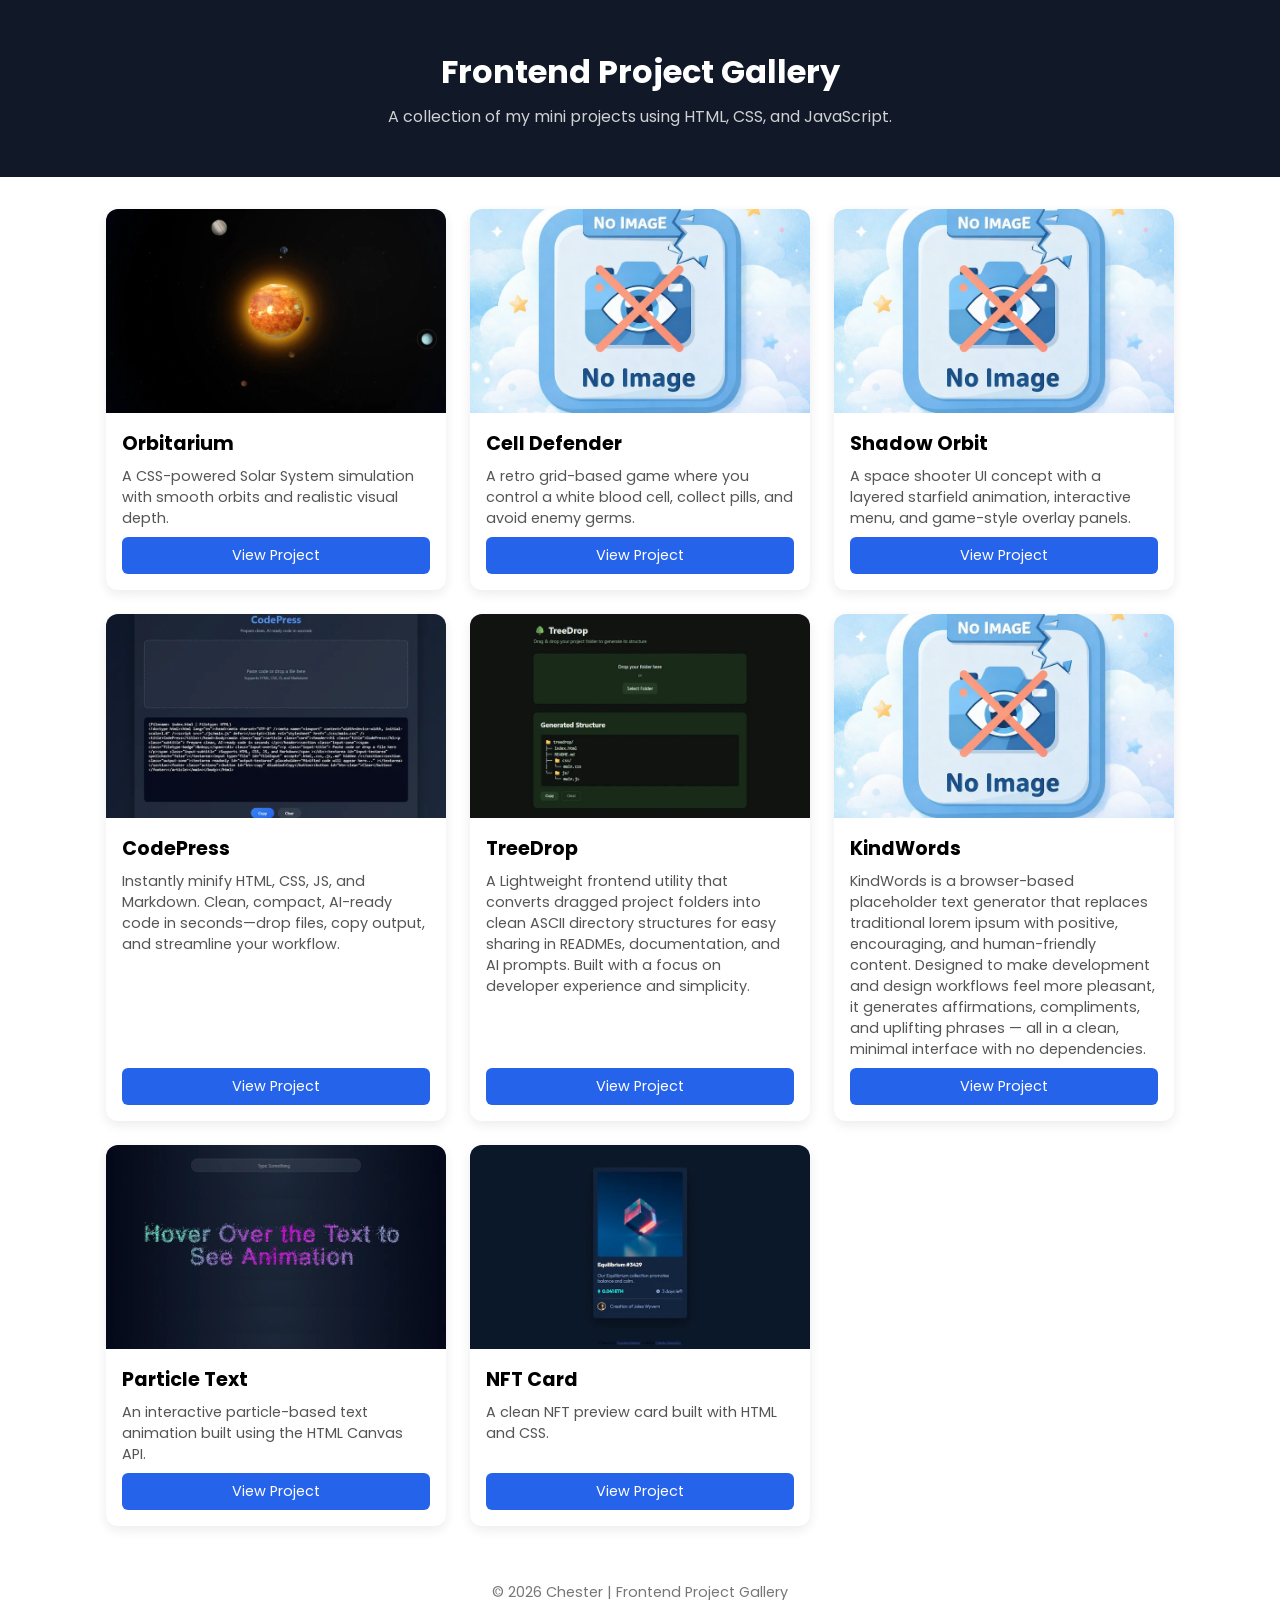
==== index.html @ 6eed773b "feat(root): add KindWords project" ====
<!doctype html>
<html lang="en">
	<head>
		<meta charset="UTF-8" />
		<meta name="viewport" content="width=device-width, initial-scale=1.0" />
		<link rel="icon" href="./assets/icons/favicon.png" type="image/png" />
		<link rel="stylesheet" href="./css/style.css" />
		<script defer type="module" src="./js/script.js"></script>
		<title>Project Gallery</title>
	</head>
	<body>
		<header class="hero">
			<h1>Frontend Project Gallery</h1>
			<p>
				A collection of my mini projects using HTML, CSS, and
				JavaScript.
			</p>
		</header>
		<main class="container">
			<section class="projects">
				<article class="card">
					<figure class="card-image">
						<img
							src="./assets/thumbnails/orbitarium.webp"
							alt="Placeholder Image"
							loading="lazy"
						/>
					</figure>
					<footer class="card-content">
						<h3>Orbitarium</h3>
						<p>
							A CSS-powered Solar System simulation with smooth
							orbits and realistic visual depth.
						</p>
						<a
							href="./personal-projects/orbitarium/"
							target="_blank"
						>
							View Project
						</a>
					</footer>
				</article>

				<article class="card">
					<figure class="card-image">
						<img
							src="./assets/thumbnails/placeholder.webp"
							alt="Placeholder Image"
							loading="lazy"
						/>
					</figure>
					<footer class="card-content">
						<h3>Cell Defender</h3>
						<p>
							A retro grid-based game where you control a white
							blood cell, collect pills, and avoid enemy germs.
						</p>
						<a
							href="./personal-projects/cell-defender/"
							target="_blank"
						>
							View Project
						</a>
					</footer>
				</article>

				<article class="card">
					<figure class="card-image">
						<img
							src="./assets/thumbnails/placeholder.webp"
							alt="Placeholder Image"
							loading="lazy"
						/>
					</figure>
					<footer class="card-content">
						<h3>Shadow Orbit</h3>
						<p>
							A space shooter UI concept with a layered starfield
							animation, interactive menu, and game-style overlay
							panels.
						</p>
						<a
							href="./personal-projects/shadow-orbit/"
							target="_blank"
						>
							View Project
						</a>
					</footer>
				</article>

				<article class="card">
					<figure class="card-image">
						<img
							src="./assets/thumbnails/codepress.webp"
							alt="Placeholder Image"
							loading="lazy"
						/>
					</figure>
					<footer class="card-content">
						<h3>CodePress</h3>
						<p>
							Instantly minify HTML, CSS, JS, and Markdown. Clean,
							compact, AI-ready code in seconds—drop files, copy
							output, and streamline your workflow.
						</p>
						<a
							href="./personal-projects/codepress/"
							target="_blank"
						>
							View Project
						</a>
					</footer>
				</article>

				<article class="card">
					<figure class="card-image">
						<img
							src="./assets/thumbnails/treedrop.webp"
							alt="Placeholder Image"
							loading="lazy"
						/>
					</figure>
					<footer class="card-content">
						<h3>TreeDrop</h3>
						<p>
							A Lightweight frontend utility that converts dragged
							project folders into clean ASCII directory
							structures for easy sharing in READMEs,
							documentation, and AI prompts. Built with a focus on
							developer experience and simplicity.
						</p>
						<a href="./personal-projects/treedrop/" target="_blank">
							View Project
						</a>
					</footer>
				</article>

				<article class="card">
					<figure class="card-image">
						<img
							src="./assets/thumbnails/placeholder.webp"
							alt="Placeholder Image"
							loading="lazy"
						/>
					</figure>
					<footer class="card-content">
						<h3>KindWords</h3>
						<p>
							KindWords is a browser-based placeholder text
							generator that replaces traditional lorem ipsum with
							positive, encouraging, and human-friendly content.
							Designed to make development and design workflows
							feel more pleasant, it generates affirmations,
							compliments, and uplifting phrases — all in a clean,
							minimal interface with no dependencies.
						</p>
						<a
							href="./personal-projects/kindwords/"
							target="_blank"
						>
							View Project
						</a>
					</footer>
				</article>

				<article class="card">
					<figure class="card-image">
						<img
							src="./assets/thumbnails/particle-text.webp"
							alt="Particle Text Project Screenshot"
							loading="lazy"
						/>
					</figure>
					<footer class="card-content">
						<h3>Particle Text</h3>
						<p>
							An interactive particle-based text animation built
							using the HTML Canvas API.
						</p>
						<a
							href="./tutorial-projects/particle-text/"
							target="_blank"
						>
							View Project
						</a>
					</footer>
				</article>

				<article class="card">
					<figure class="card-image">
						<img
							src="./assets/thumbnails/nft-card.webp"
							alt="Particle Text Project Screenshot"
							loading="lazy"
						/>
					</figure>
					<footer class="card-content">
						<h3>NFT Card</h3>
						<p>A clean NFT preview card built with HTML and CSS.</p>
						<a href="./personal-projects/nft-card/" target="_blank">
							View Project
						</a>
					</footer>
				</article>
			</section>
		</main>

		<footer class="main-footer">
			<p>© 2026 Chester | Frontend Project Gallery</p>
		</footer>
	</body>
</html>
---- css/style.css ----
@import url('https://fonts.googleapis.com/css2?family=Poppins:ital,wght@0,100;0,200;0,300;0,400;0,500;0,600;0,700;0,800;0,900;1,100;1,200;1,300;1,400;1,500;1,600;1,700;1,800;1,900&display=swap');

:root {
	--rem: calc(1rem / 16);
}

*,
*::before,
*::after {
	margin: 0;
	padding: 0;
	box-sizing: border-box;
}

html {
	font-family: 'Poppins', Roboto, sans-serif;
	font-size: 100%;
}

a {
	text-decoration: none;
	display: inline-block;
}

.hero {
	text-align: center;
	padding: 3rem 1rem;
	background-color: #111827;
	color: #fff;

	h1 {
		font-size: 2rem;
		margin-bottom: 0.5rem;
	}

	p {
		font-size: 1rem;
		opacity: 0.8;
	}
}

.container {
	max-width: 1100px;
	margin: auto;
	padding: 2rem 1rem;
}

.projects {
	display: grid;
	grid-template-columns: repeat(auto-fit, minmax(260px, 1fr));
	gap: 1.5rem;
}

.card {
	background: white;
	border-radius: 12px;
	overflow: hidden;
	box-shadow: 0 4px 12px rgba(0, 0, 0, 0.08);
	transition:
		transform 0.2s ease,
		box-shadow 0.2s ease;
	display: flex;
	flex-direction: column;

	img {
		width: 100%;
		aspect-ratio: 5 / 3;
		object-fit: cover;
		display: block;
	}

	.card-content {
		padding: calc(16 * var(--rem));
		display: flex;
		flex-direction: column;
		gap: 0.5rem;
		flex-grow: 1;

		h3 {
			font-size: 1.2rem;
		}

		p {
			font-size: 0.9rem;
			color: #555;
		}

		a {
			margin-top: auto;
			text-decoration: none;
			background-color: #2563eb;
			color: #fff;
			padding: 0.5rem;
			text-align: center;
			border-radius: 6px;
			font-size: 0.9rem;
			transition: background 0.2s ease;
		}

		a:hover {
			background-color: #1e40af;
		}
	}
}

.card:hover {
	transform: translateY(-5px);
	box-shadow: 0 10px 20px rgba(0, 0, 0, 0.12);
}

.main-footer {
	text-align: center;
	padding: 1.5rem;
	font-size: 0.9rem;
	color: #777;
}
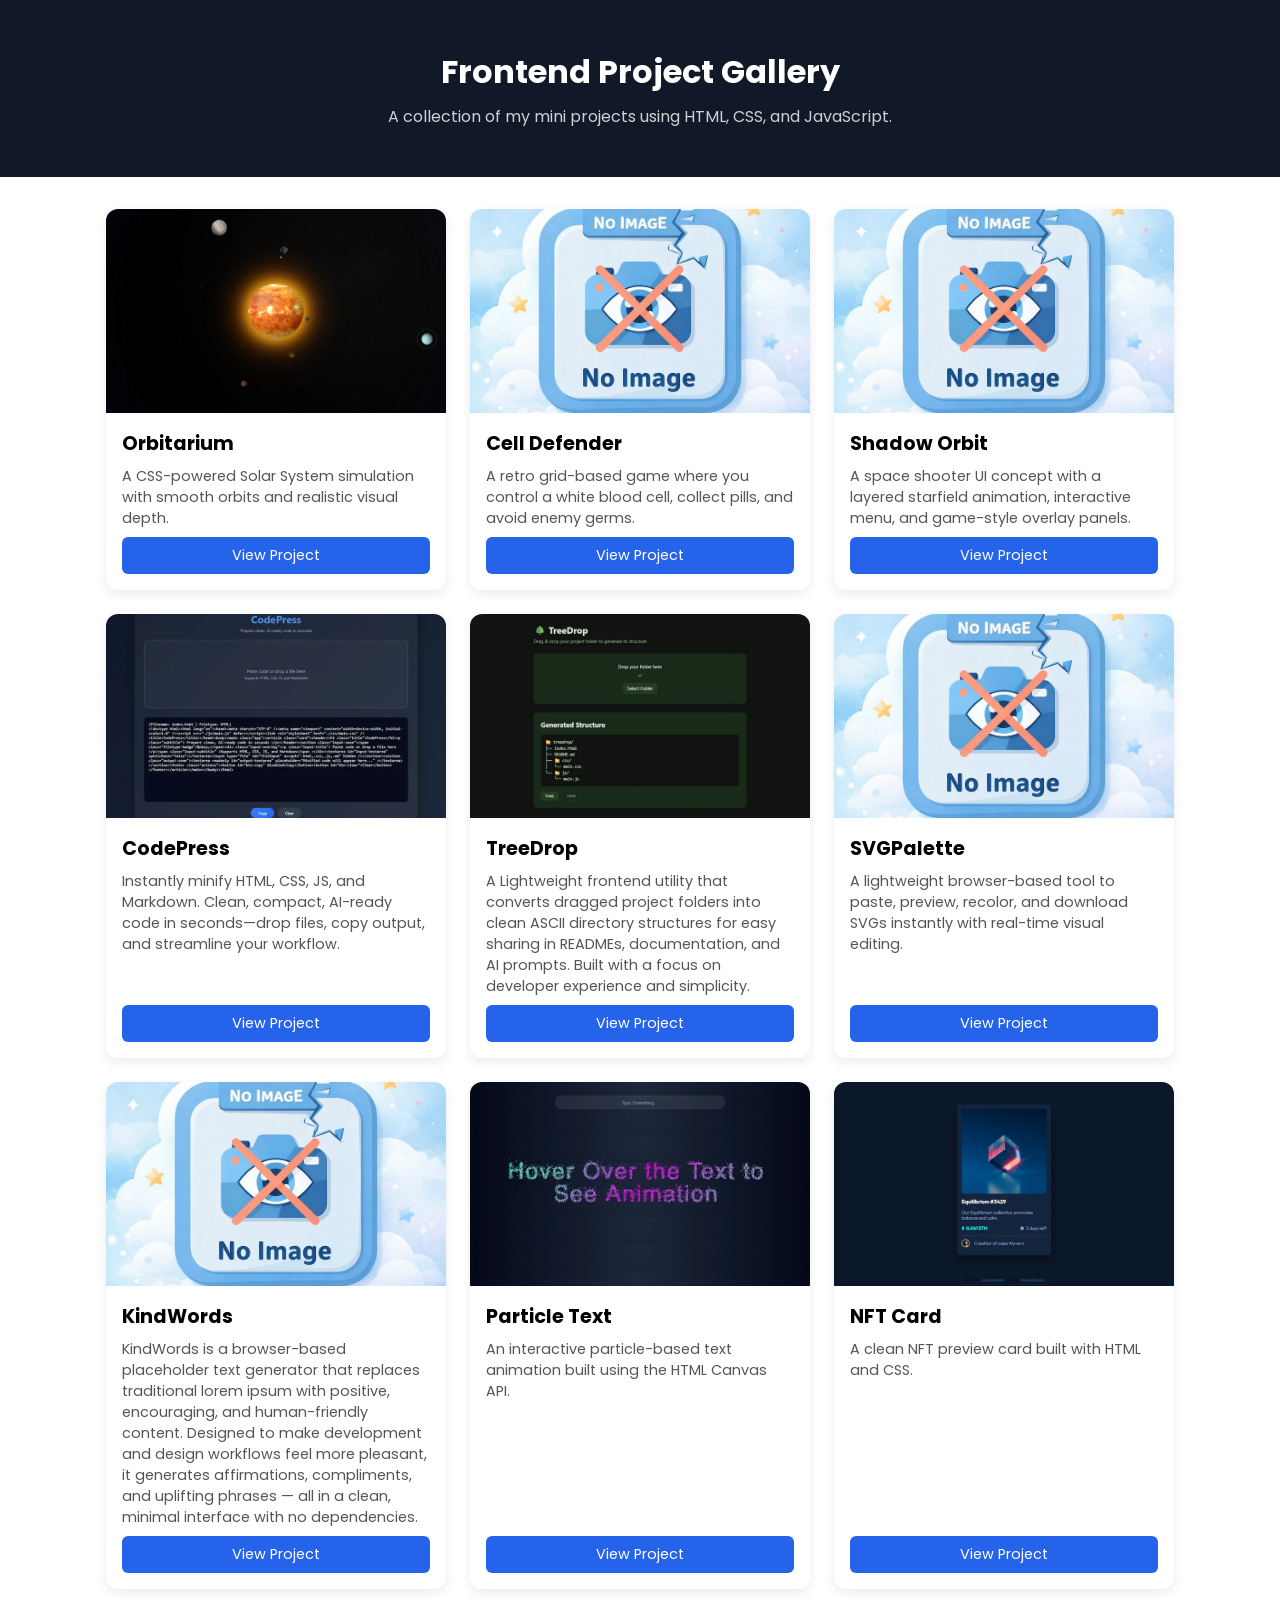
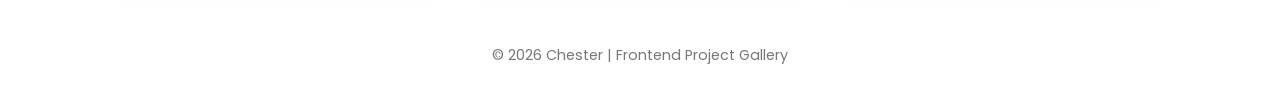
==== commit 35857ecc: "feat(root): add SVGPalette card" ====
--- a/index.html
+++ b/index.html
@@ -144,6 +144,30 @@
 						/>
 					</figure>
 					<footer class="card-content">
+						<h3>SVGPalette</h3>
+						<p>
+							A lightweight browser-based tool to paste, preview,
+							recolor, and download SVGs instantly with real-time
+							visual editing.
+						</p>
+						<a
+							href="./personal-projects/svgpalette/"
+							target="_blank"
+						>
+							View Project
+						</a>
+					</footer>
+				</article>
+
+				<article class="card">
+					<figure class="card-image">
+						<img
+							src="./assets/thumbnails/placeholder.webp"
+							alt="Placeholder Image"
+							loading="lazy"
+						/>
+					</figure>
+					<footer class="card-content">
 						<h3>KindWords</h3>
 						<p>
 							KindWords is a browser-based placeholder text
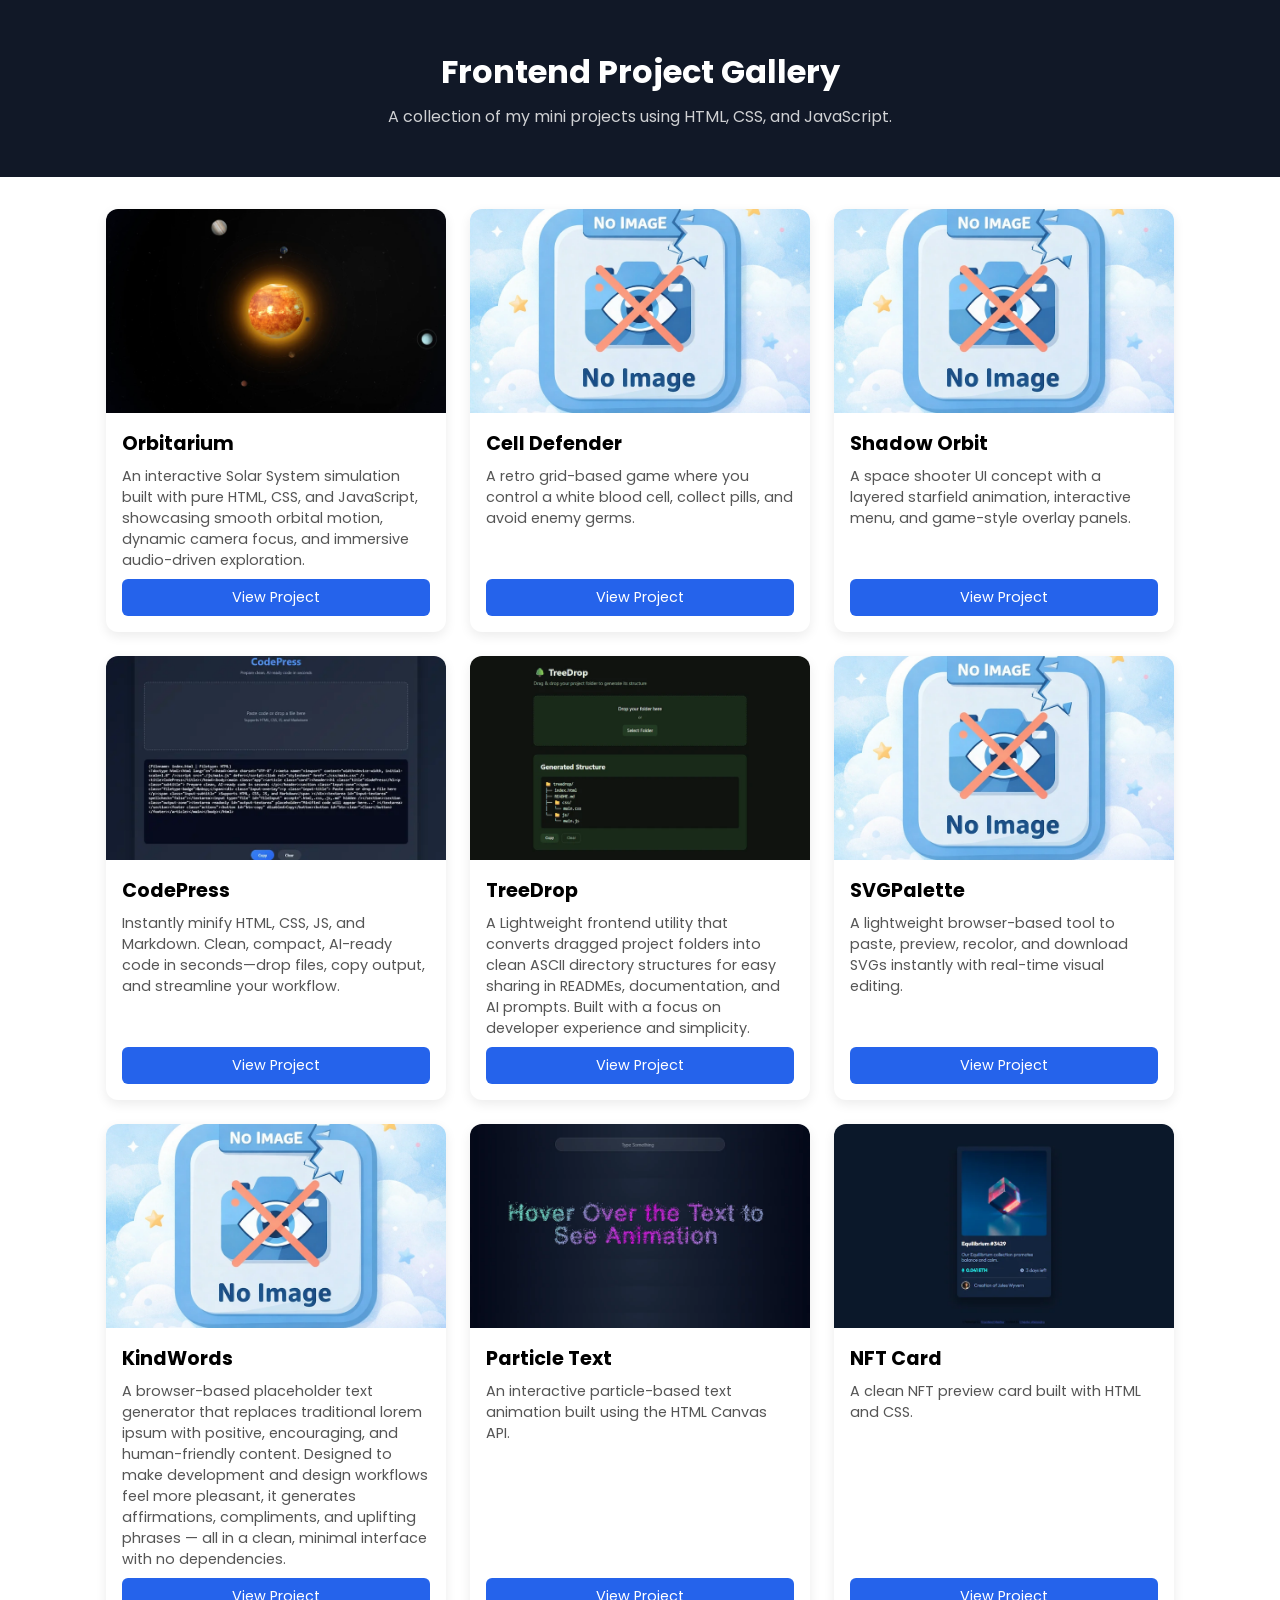
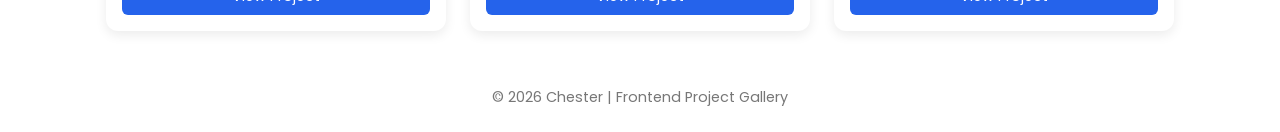
==== commit 0eb7fb6a: "feat(root): update cards description" ====
--- a/index.html
+++ b/index.html
@@ -29,8 +29,10 @@
 					<footer class="card-content">
 						<h3>Orbitarium</h3>
 						<p>
-							A CSS-powered Solar System simulation with smooth
-							orbits and realistic visual depth.
+							An interactive Solar System simulation built with
+							pure HTML, CSS, and JavaScript, showcasing smooth
+							orbital motion, dynamic camera focus, and immersive
+							audio-driven exploration.
 						</p>
 						<a
 							href="./personal-projects/orbitarium/"
@@ -170,13 +172,13 @@
 					<footer class="card-content">
 						<h3>KindWords</h3>
 						<p>
-							KindWords is a browser-based placeholder text
-							generator that replaces traditional lorem ipsum with
-							positive, encouraging, and human-friendly content.
-							Designed to make development and design workflows
-							feel more pleasant, it generates affirmations,
-							compliments, and uplifting phrases — all in a clean,
-							minimal interface with no dependencies.
+							A browser-based placeholder text generator that
+							replaces traditional lorem ipsum with positive,
+							encouraging, and human-friendly content. Designed to
+							make development and design workflows feel more
+							pleasant, it generates affirmations, compliments,
+							and uplifting phrases — all in a clean, minimal
+							interface with no dependencies.
 						</p>
 						<a
 							href="./personal-projects/kindwords/"
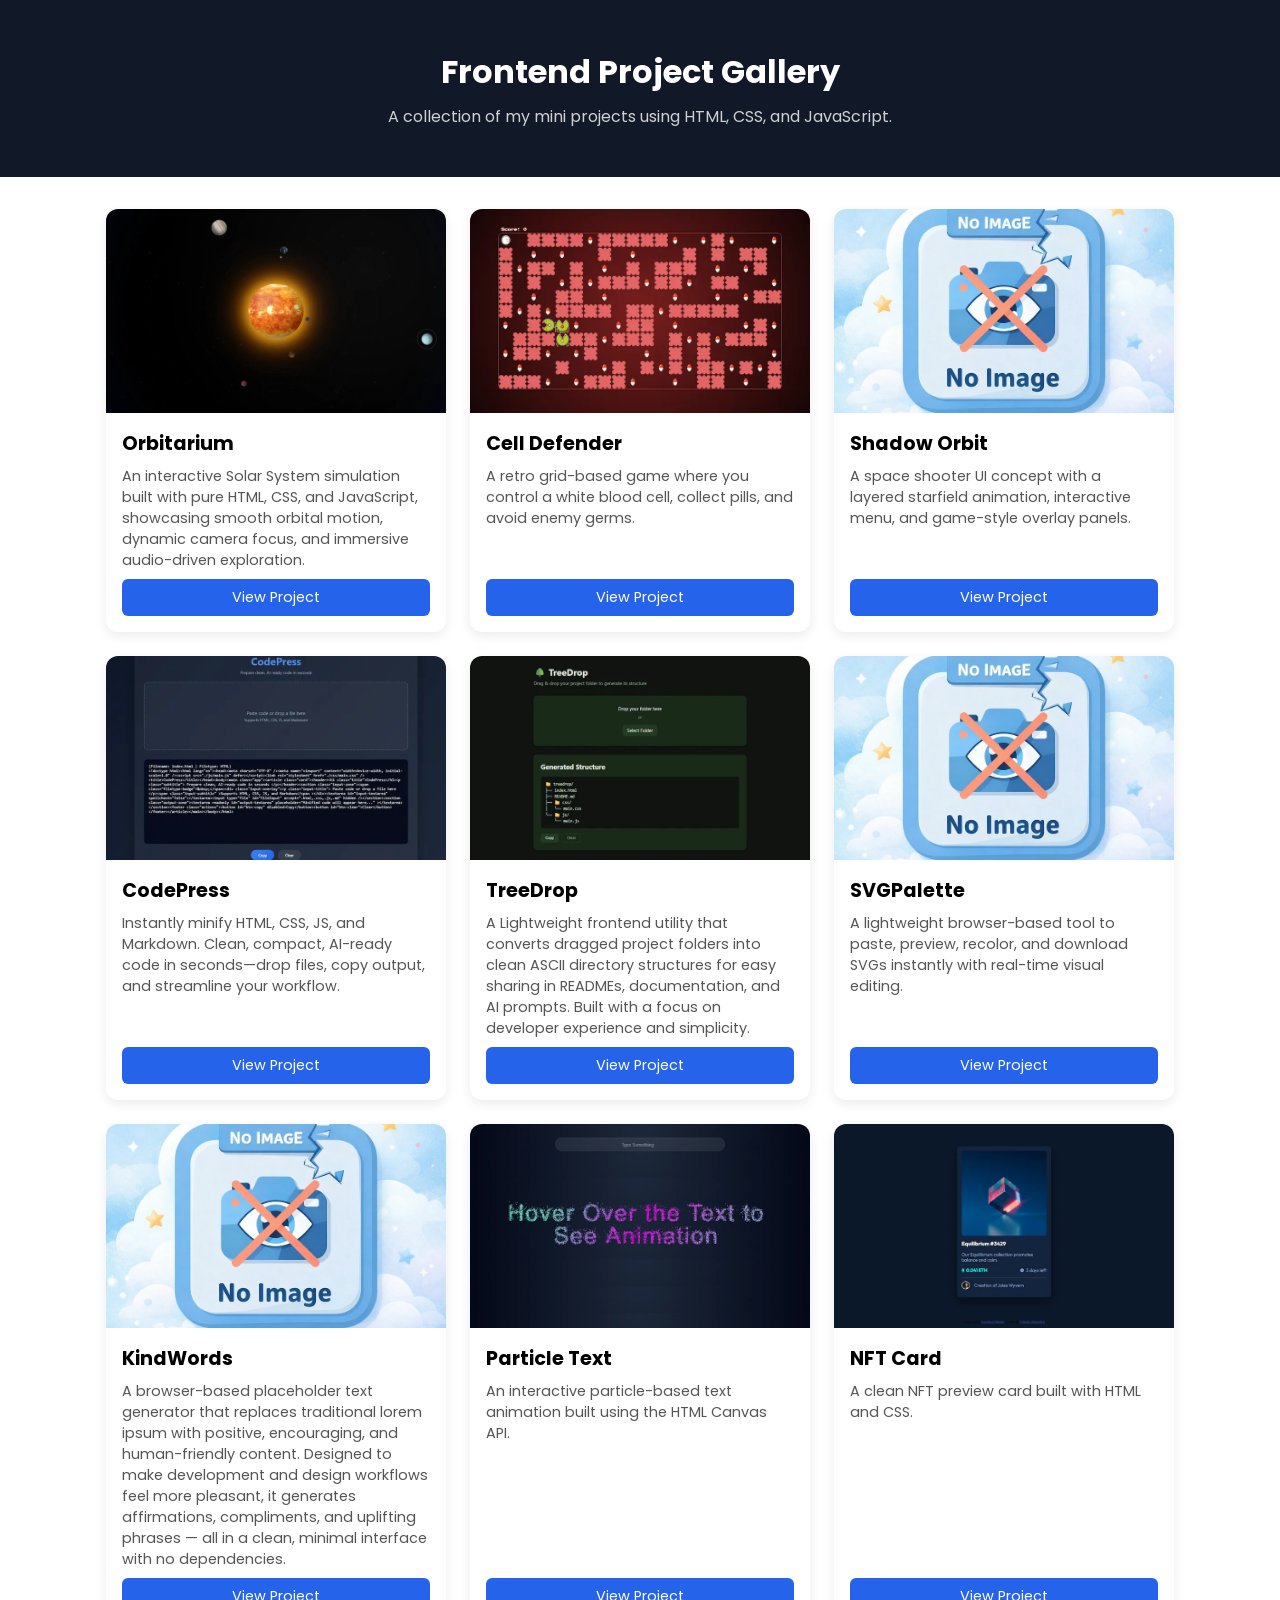
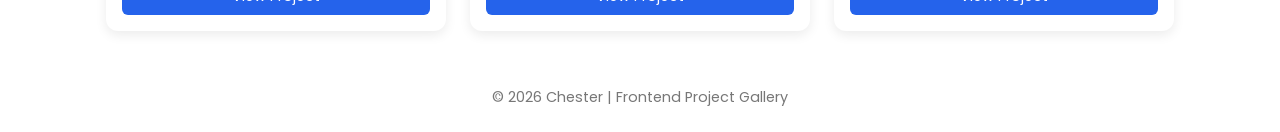
==== commit a6440d33: "feat(root): add Cell Defender thumbnail" ====
--- a/index.html
+++ b/index.html
@@ -46,7 +46,7 @@
 				<article class="card">
 					<figure class="card-image">
 						<img
-							src="./assets/thumbnails/placeholder.webp"
+							src="./assets/thumbnails/cell-defender.webp"
 							alt="Placeholder Image"
 							loading="lazy"
 						/>
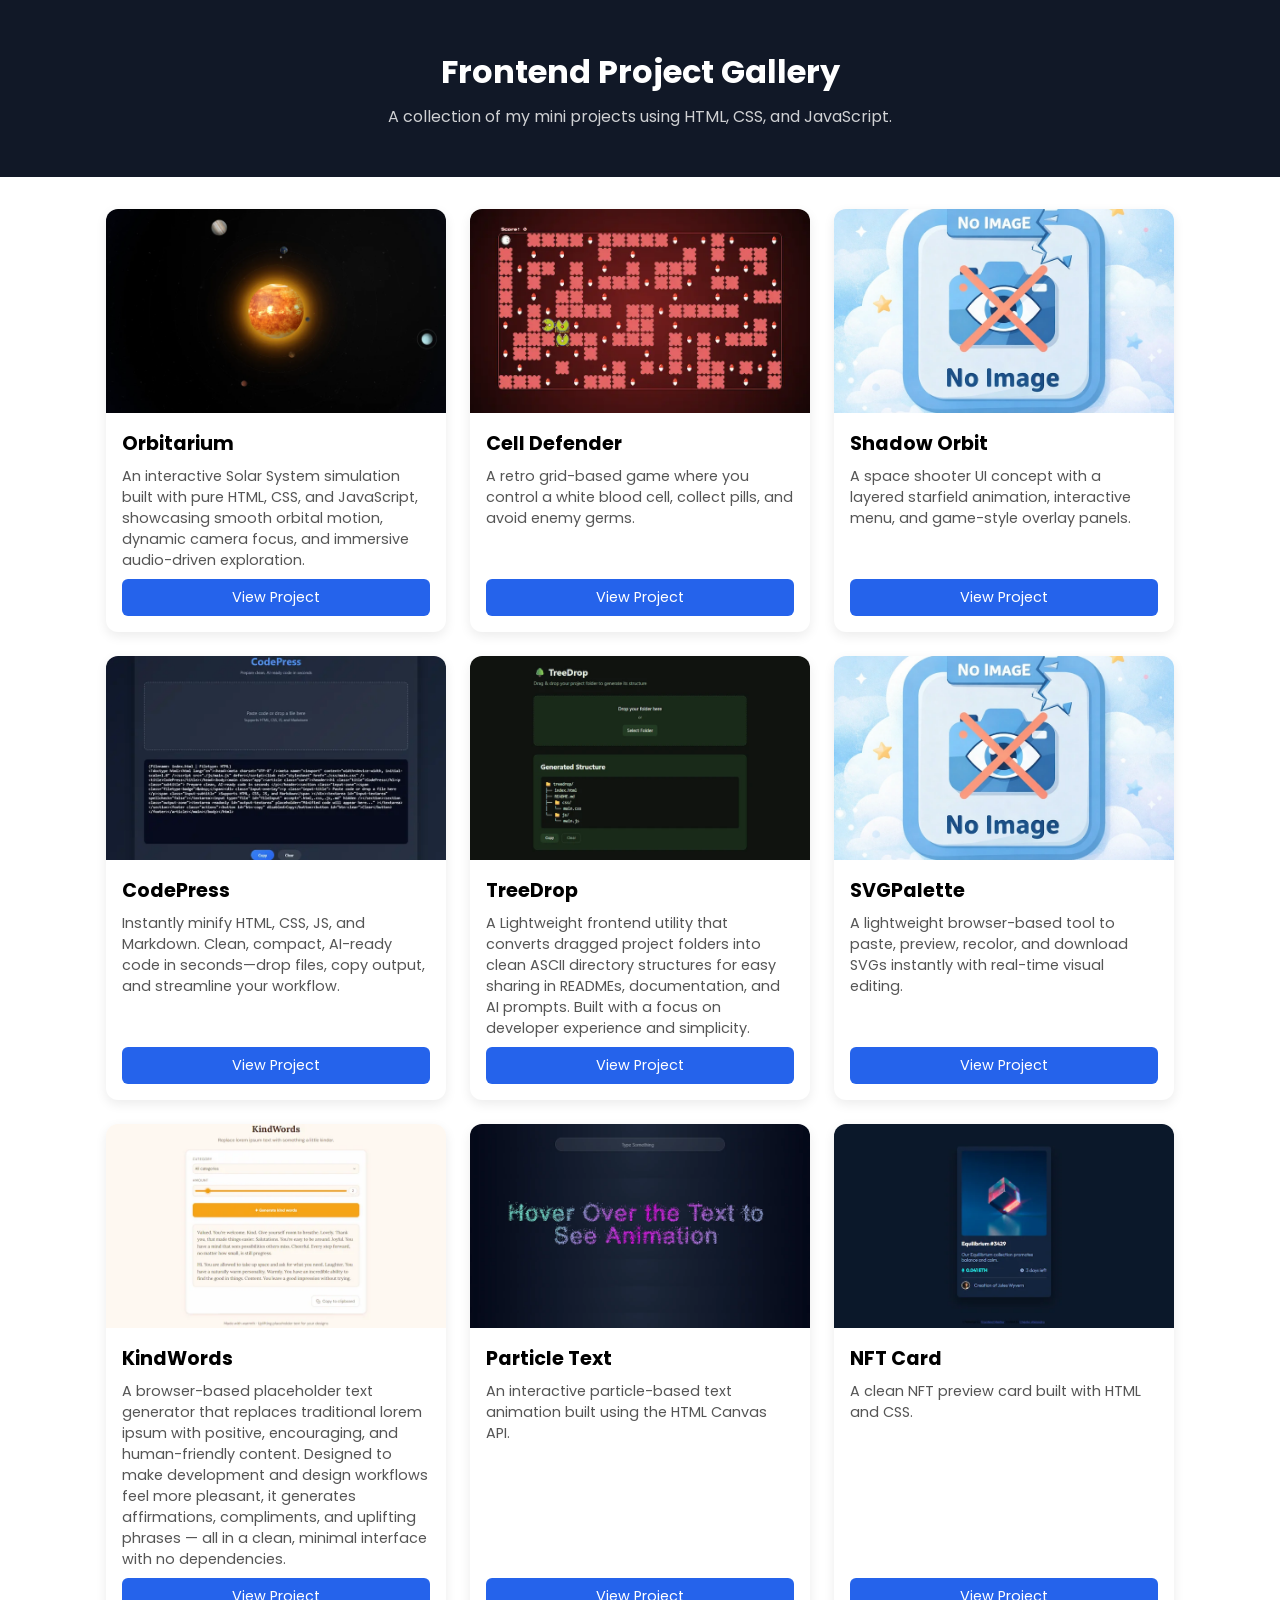
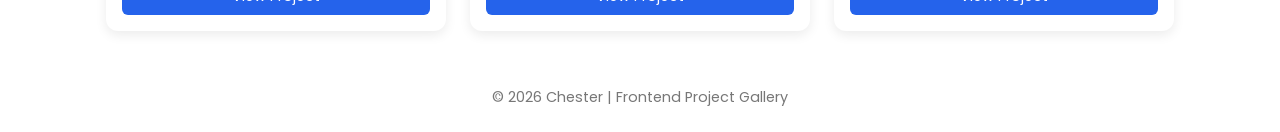
==== commit 38298bbf: "feat(root): add KindWords thumbnail" ====
--- a/index.html
+++ b/index.html
@@ -164,7 +164,7 @@
 				<article class="card">
 					<figure class="card-image">
 						<img
-							src="./assets/thumbnails/placeholder.webp"
+							src="./assets/thumbnails/kindwords.webp"
 							alt="Placeholder Image"
 							loading="lazy"
 						/>
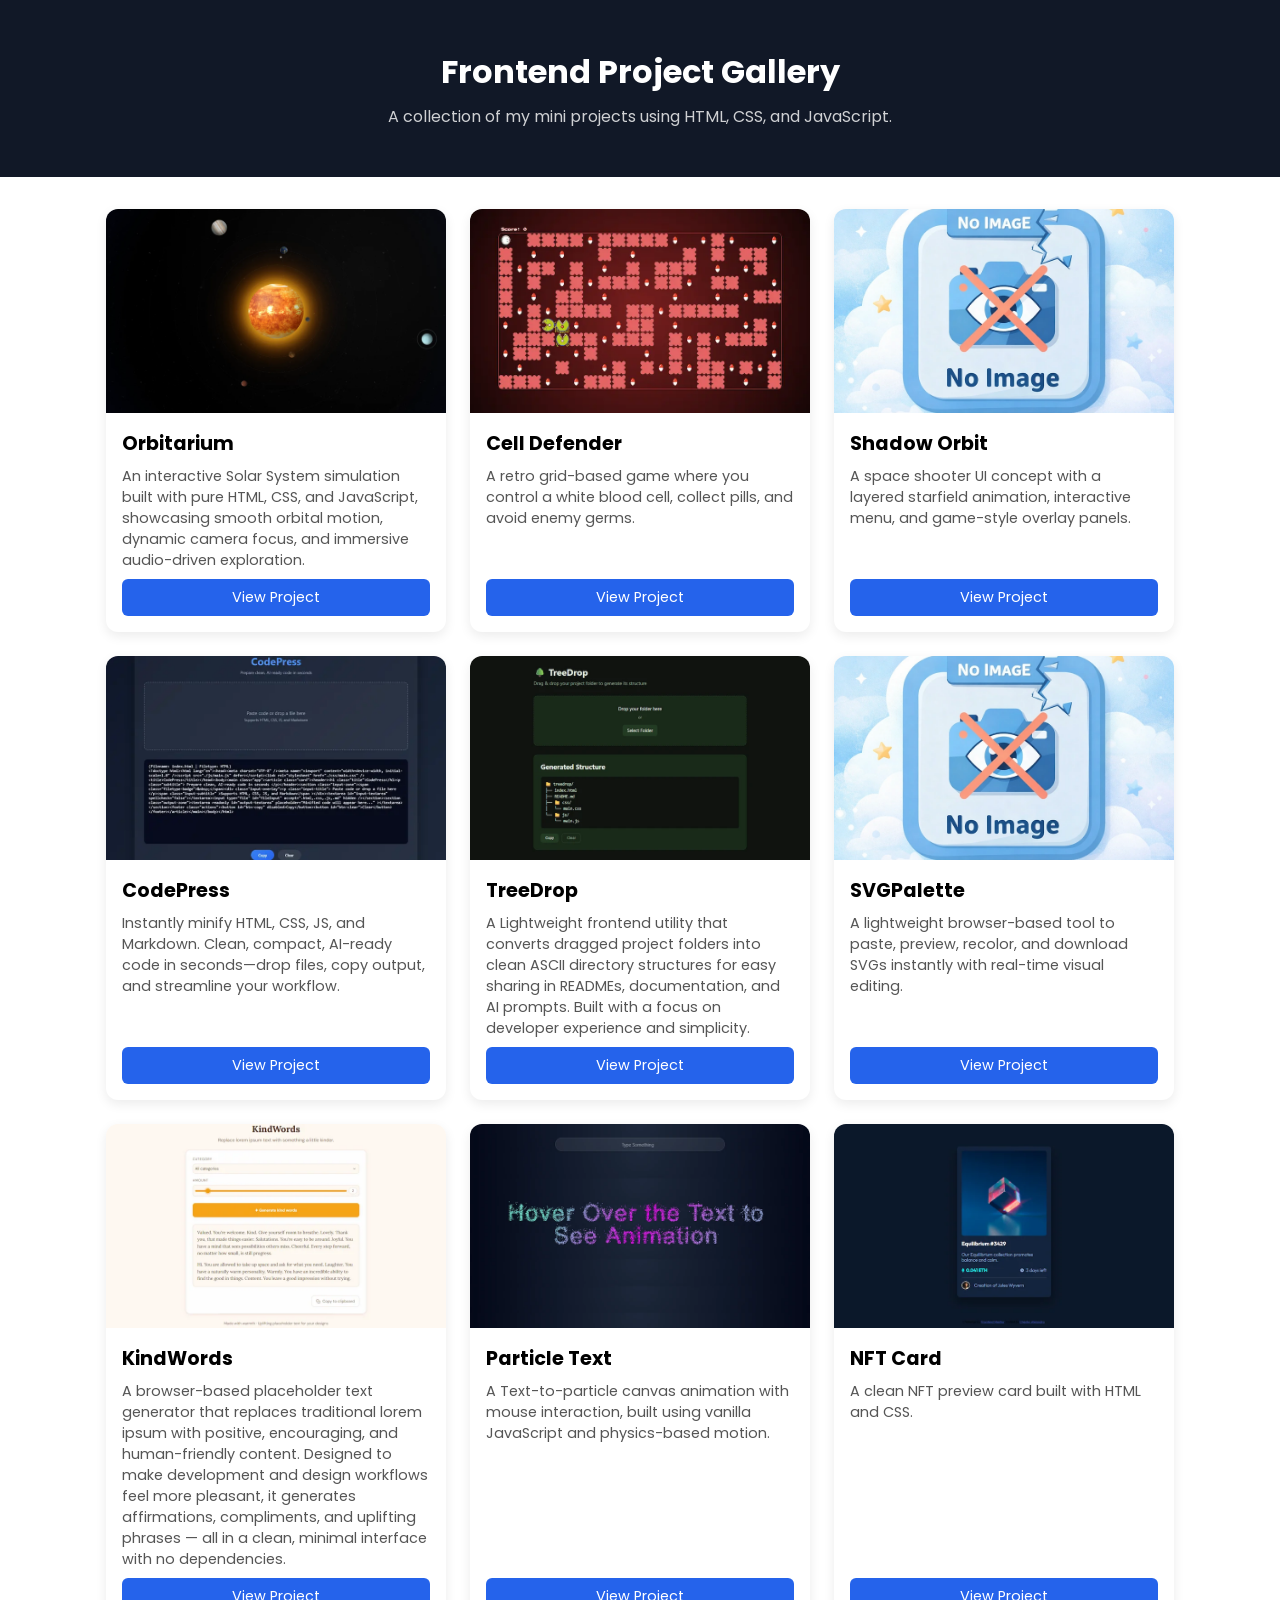
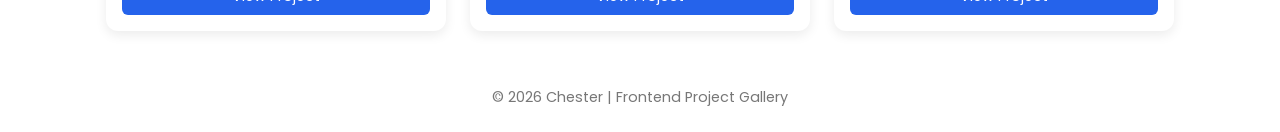
==== commit f4d426fe: "feat(root): update Particle Text description" ====
--- a/index.html
+++ b/index.html
@@ -200,8 +200,9 @@
 					<footer class="card-content">
 						<h3>Particle Text</h3>
 						<p>
-							An interactive particle-based text animation built
-							using the HTML Canvas API.
+							A Text-to-particle canvas animation with mouse
+							interaction, built using vanilla JavaScript and
+							physics-based motion.
 						</p>
 						<a
 							href="./tutorial-projects/particle-text/"
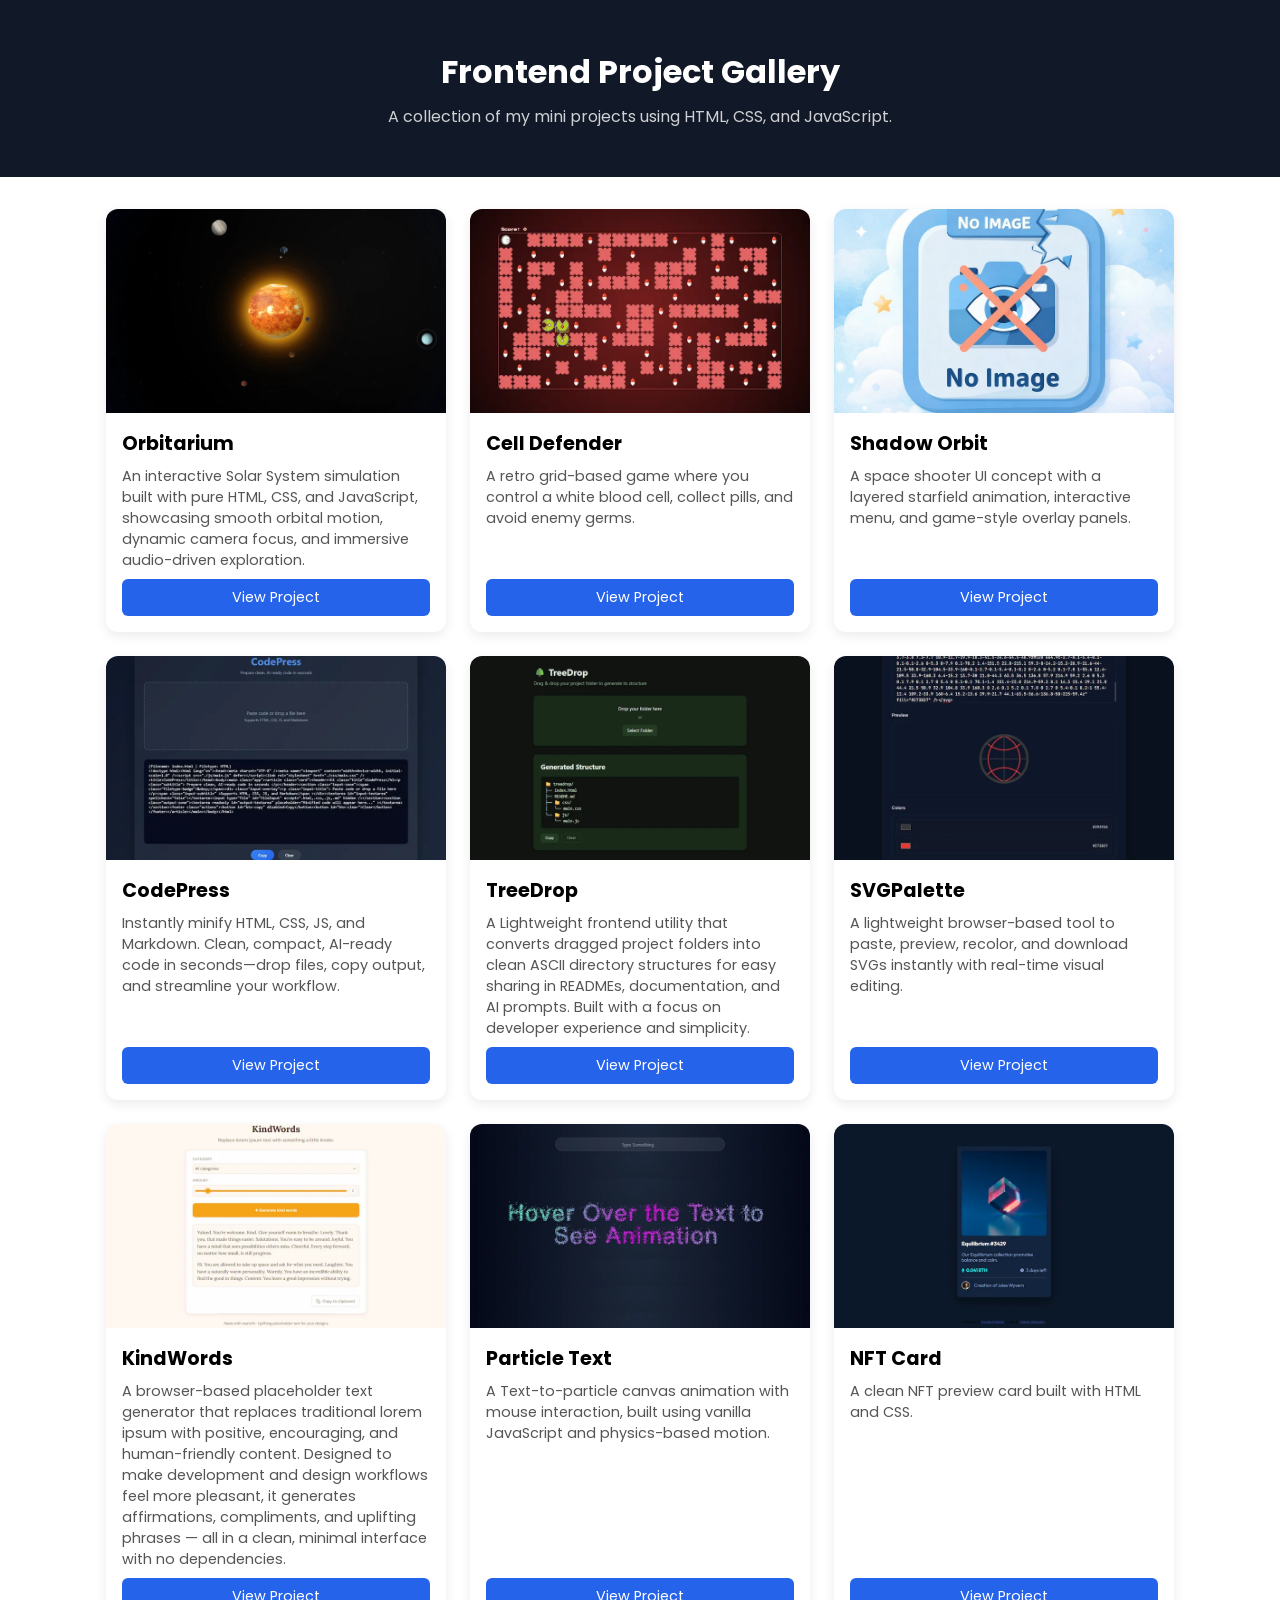
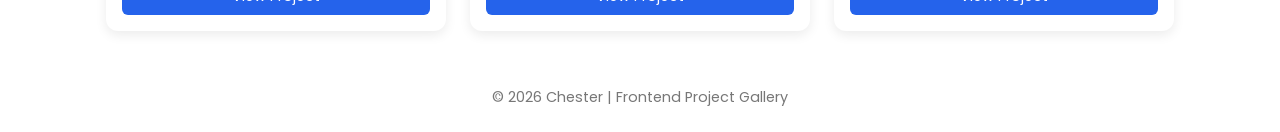
==== commit 0b2f8c72: "feat(root): add SVGPalette thumbnail" ====
--- a/index.html
+++ b/index.html
@@ -140,7 +140,7 @@
 				<article class="card">
 					<figure class="card-image">
 						<img
-							src="./assets/thumbnails/placeholder.webp"
+							src="./assets/thumbnails/svgpalette.webp"
 							alt="Placeholder Image"
 							loading="lazy"
 						/>
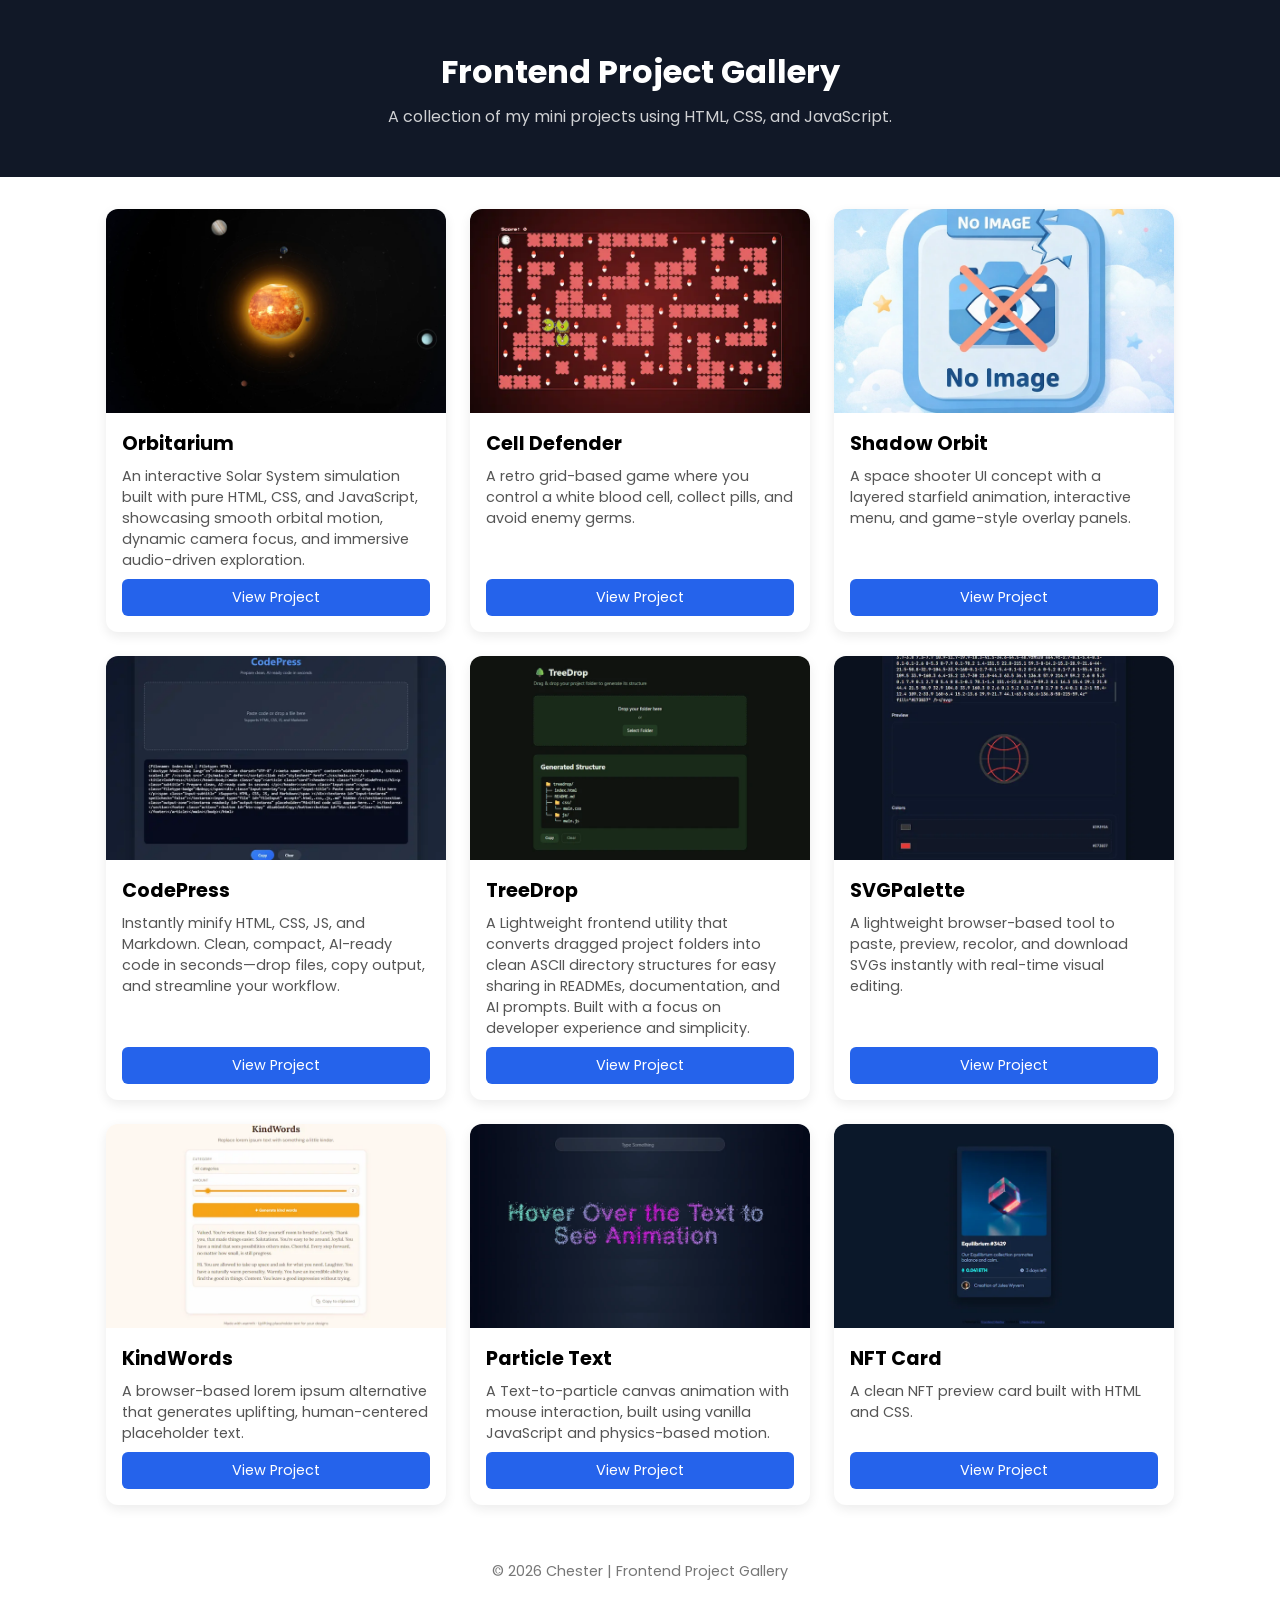
==== commit 73029dd4: "feat(root): update KindWords card description" ====
--- a/index.html
+++ b/index.html
@@ -172,13 +172,9 @@
 					<footer class="card-content">
 						<h3>KindWords</h3>
 						<p>
-							A browser-based placeholder text generator that
-							replaces traditional lorem ipsum with positive,
-							encouraging, and human-friendly content. Designed to
-							make development and design workflows feel more
-							pleasant, it generates affirmations, compliments,
-							and uplifting phrases — all in a clean, minimal
-							interface with no dependencies.
+							A browser-based lorem ipsum alternative that
+							generates uplifting, human-centered placeholder
+							text.
 						</p>
 						<a
 							href="./personal-projects/kindwords/"
